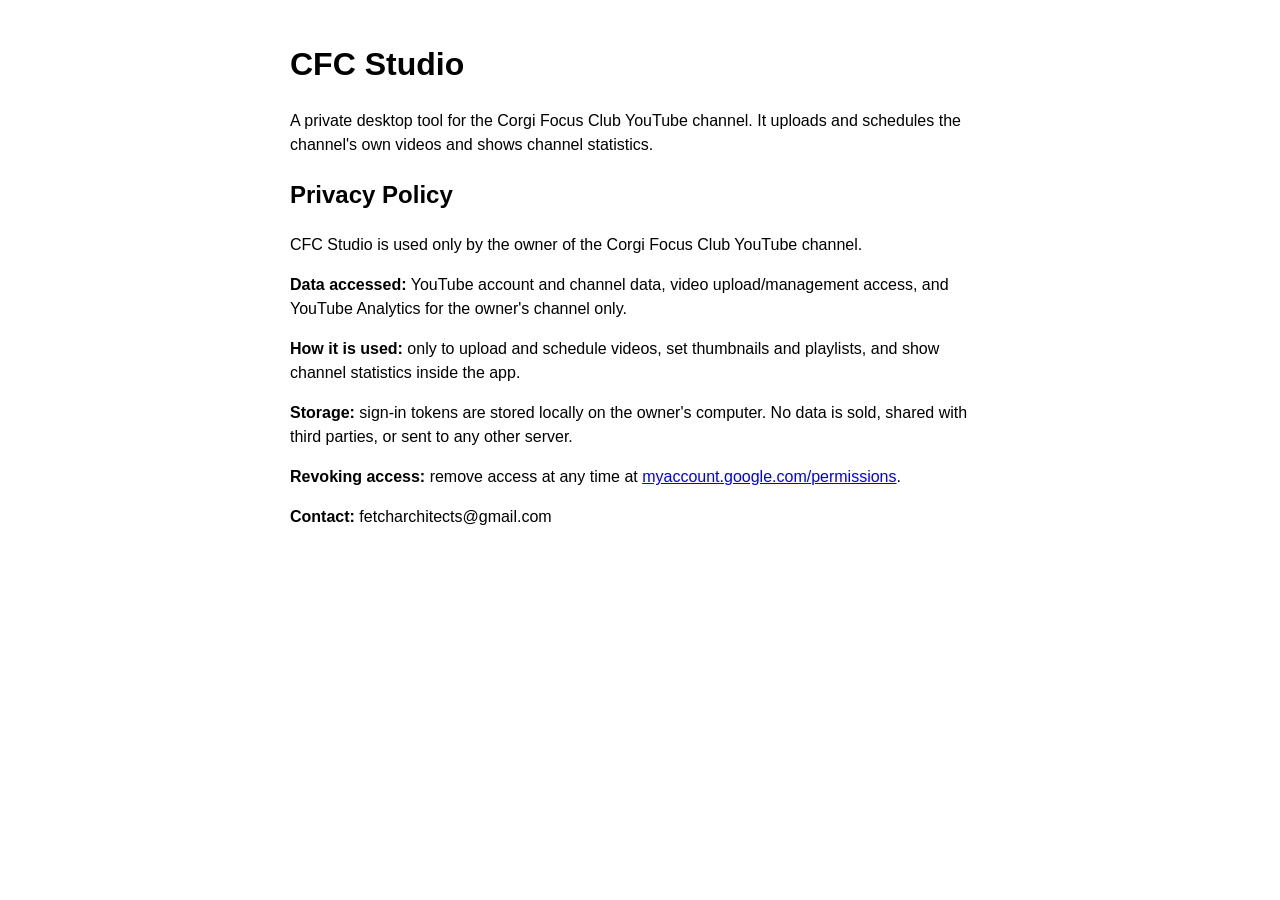
==== index.html @ a60e8e93 "Create index.html" ====
<!doctype html><meta charset="utf-8"><title>CFC Studio</title>
<body style="font-family:sans-serif;max-width:700px;margin:40px auto;padding:0 16px;line-height:1.5">
<h1>CFC Studio</h1>
<p>A private desktop tool for the Corgi Focus Club YouTube channel. It uploads and schedules the channel's own videos and shows channel statistics.</p>
<h2 id="privacy">Privacy Policy</h2>
<p>CFC Studio is used only by the owner of the Corgi Focus Club YouTube channel.</p>
<p><b>Data accessed:</b> YouTube account and channel data, video upload/management access, and YouTube Analytics for the owner's channel only.</p>
<p><b>How it is used:</b> only to upload and schedule videos, set thumbnails and playlists, and show channel statistics inside the app.</p>
<p><b>Storage:</b> sign-in tokens are stored locally on the owner's computer. No data is sold, shared with third parties, or sent to any other server.</p>
<p><b>Revoking access:</b> remove access at any time at <a href="https://myaccount.google.com/permissions">myaccount.google.com/permissions</a>.</p>
<p><b>Contact:</b> fetcharchitects@gmail.com</p>
</body>
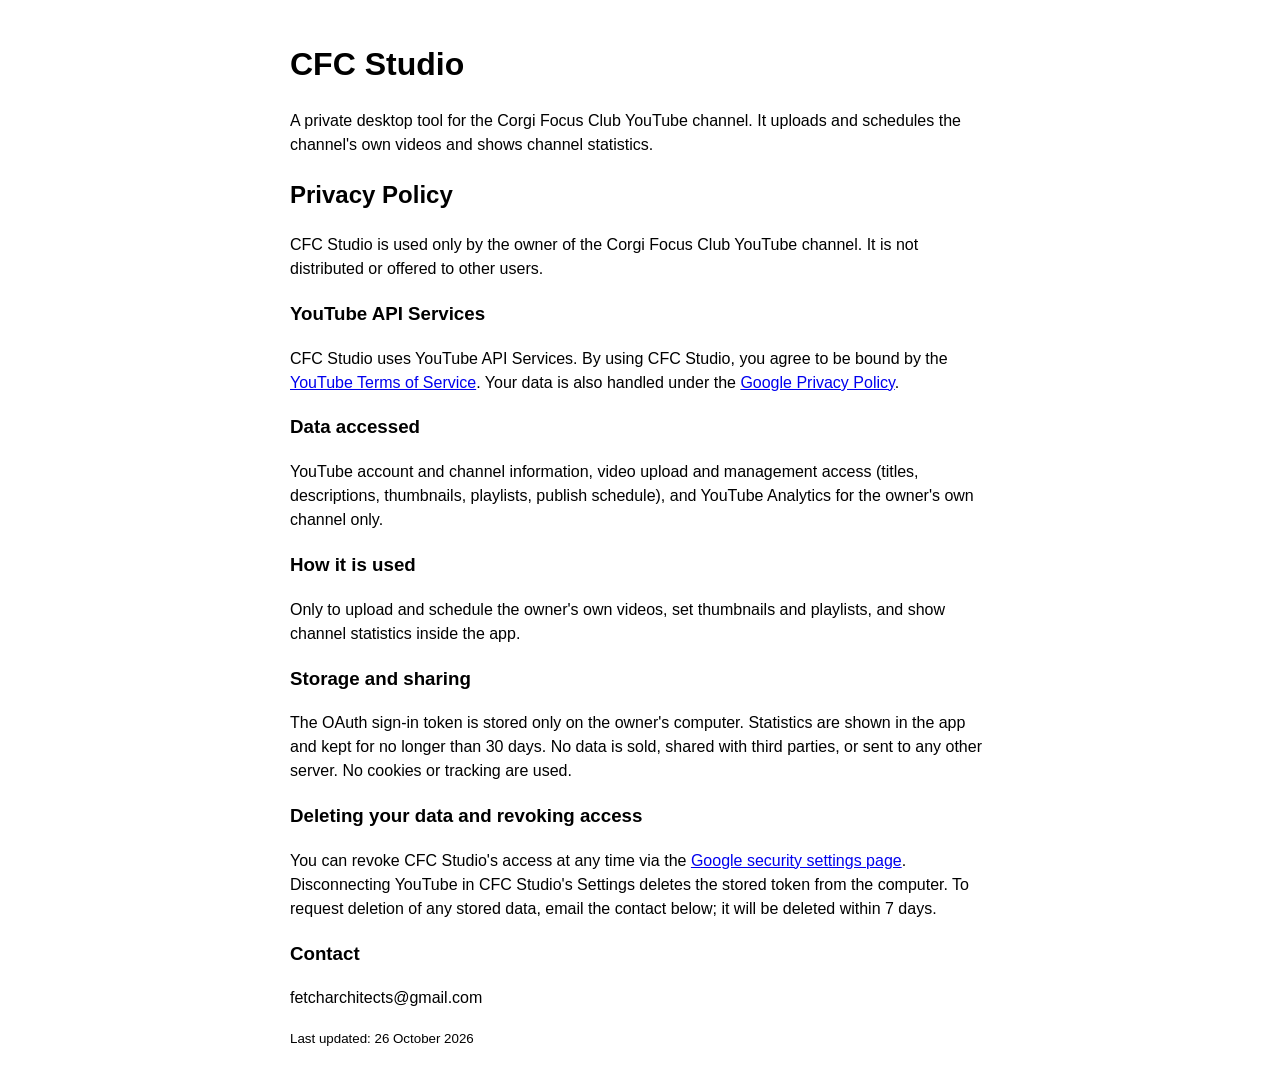
==== commit 17732c67: "Update index.html" ====
--- a/index.html
+++ b/index.html
@@ -2,11 +2,26 @@
 <body style="font-family:sans-serif;max-width:700px;margin:40px auto;padding:0 16px;line-height:1.5">
 <h1>CFC Studio</h1>
 <p>A private desktop tool for the Corgi Focus Club YouTube channel. It uploads and schedules the channel's own videos and shows channel statistics.</p>
+
 <h2 id="privacy">Privacy Policy</h2>
-<p>CFC Studio is used only by the owner of the Corgi Focus Club YouTube channel.</p>
-<p><b>Data accessed:</b> YouTube account and channel data, video upload/management access, and YouTube Analytics for the owner's channel only.</p>
-<p><b>How it is used:</b> only to upload and schedule videos, set thumbnails and playlists, and show channel statistics inside the app.</p>
-<p><b>Storage:</b> sign-in tokens are stored locally on the owner's computer. No data is sold, shared with third parties, or sent to any other server.</p>
-<p><b>Revoking access:</b> remove access at any time at <a href="https://myaccount.google.com/permissions">myaccount.google.com/permissions</a>.</p>
-<p><b>Contact:</b> fetcharchitects@gmail.com</p>
+<p>CFC Studio is used only by the owner of the Corgi Focus Club YouTube channel. It is not distributed or offered to other users.</p>
+
+<h3>YouTube API Services</h3>
+<p>CFC Studio uses YouTube API Services. By using CFC Studio, you agree to be bound by the <a href="https://www.youtube.com/t/terms">YouTube Terms of Service</a>. Your data is also handled under the <a href="https://policies.google.com/privacy">Google Privacy Policy</a>.</p>
+
+<h3>Data accessed</h3>
+<p>YouTube account and channel information, video upload and management access (titles, descriptions, thumbnails, playlists, publish schedule), and YouTube Analytics for the owner's own channel only.</p>
+
+<h3>How it is used</h3>
+<p>Only to upload and schedule the owner's own videos, set thumbnails and playlists, and show channel statistics inside the app.</p>
+
+<h3>Storage and sharing</h3>
+<p>The OAuth sign-in token is stored only on the owner's computer. Statistics are shown in the app and kept for no longer than 30 days. No data is sold, shared with third parties, or sent to any other server. No cookies or tracking are used.</p>
+
+<h3>Deleting your data and revoking access</h3>
+<p>You can revoke CFC Studio's access at any time via the <a href="https://security.google.com/settings/security/permissions">Google security settings page</a>. Disconnecting YouTube in CFC Studio's Settings deletes the stored token from the computer. To request deletion of any stored data, email the contact below; it will be deleted within 7 days.</p>
+
+<h3>Contact</h3>
+<p>fetcharchitects@gmail.com</p>
+<p><small>Last updated: 26 October 2026</small></p>
 </body>
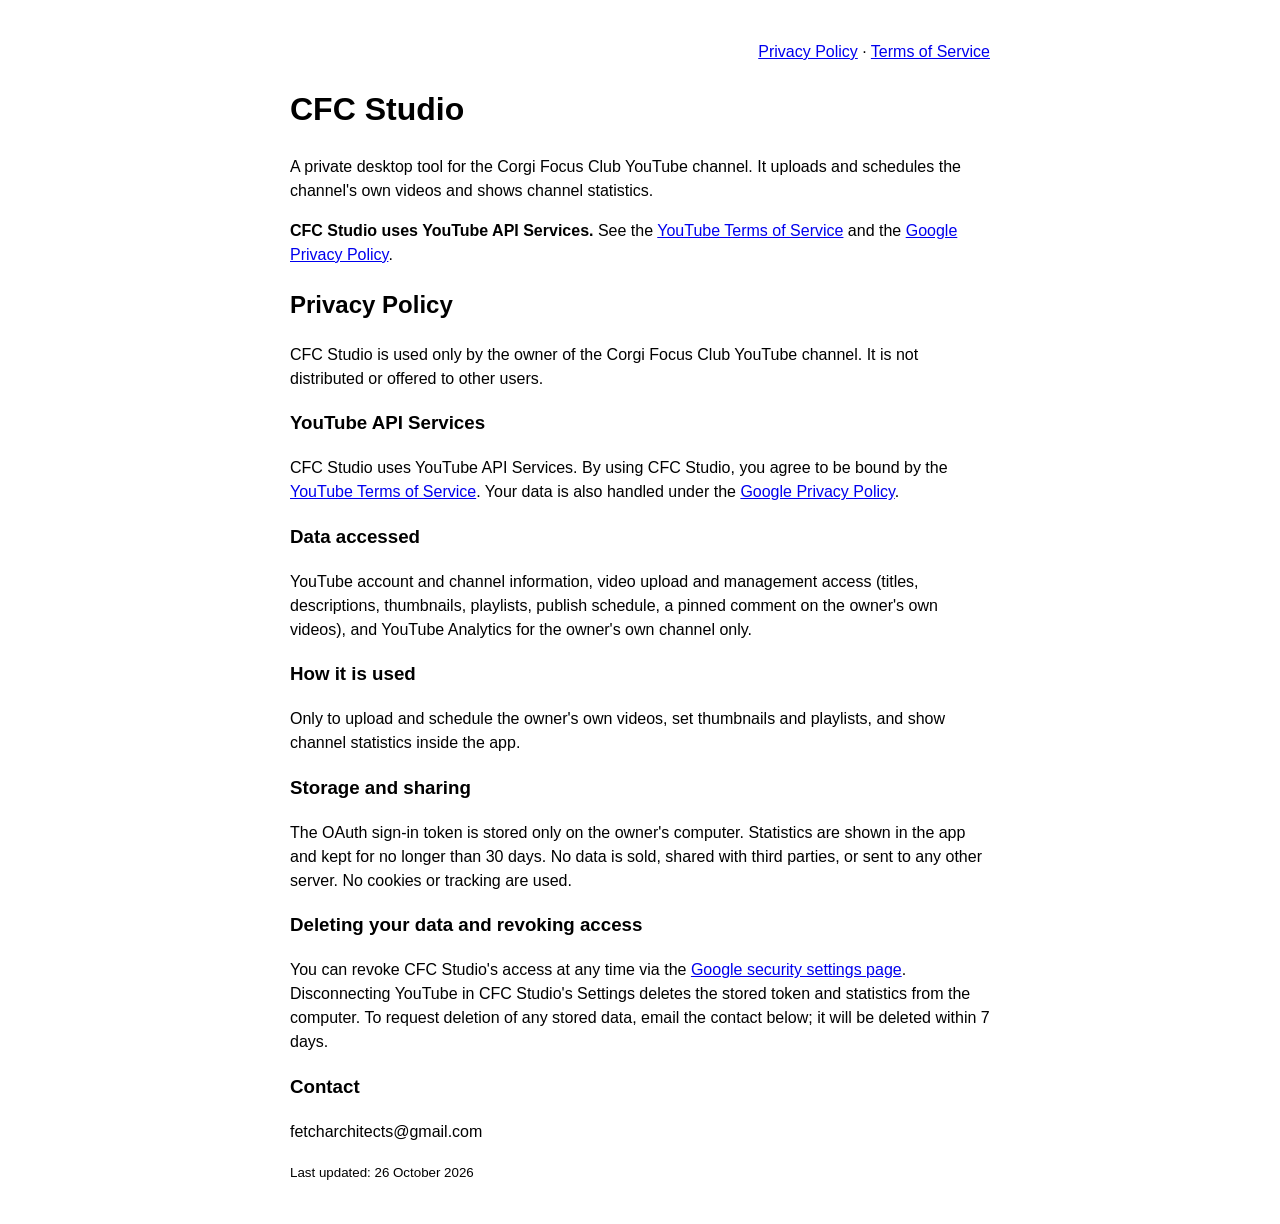
==== commit d2a53e7a: "Update index.html" ====
--- a/index.html
+++ b/index.html
@@ -1,26 +1,22 @@
 <!doctype html><meta charset="utf-8"><title>CFC Studio</title>
 <body style="font-family:sans-serif;max-width:700px;margin:40px auto;padding:0 16px;line-height:1.5">
+<p style="text-align:right"><a href="#privacy">Privacy Policy</a> · <a href="terms.html">Terms of Service</a></p>
 <h1>CFC Studio</h1>
 <p>A private desktop tool for the Corgi Focus Club YouTube channel. It uploads and schedules the channel's own videos and shows channel statistics.</p>
+<p><b>CFC Studio uses YouTube API Services.</b> See the <a href="https://www.youtube.com/t/terms">YouTube Terms of Service</a> and the <a href="https://policies.google.com/privacy">Google Privacy Policy</a>.</p>
 
 <h2 id="privacy">Privacy Policy</h2>
 <p>CFC Studio is used only by the owner of the Corgi Focus Club YouTube channel. It is not distributed or offered to other users.</p>
-
 <h3>YouTube API Services</h3>
 <p>CFC Studio uses YouTube API Services. By using CFC Studio, you agree to be bound by the <a href="https://www.youtube.com/t/terms">YouTube Terms of Service</a>. Your data is also handled under the <a href="https://policies.google.com/privacy">Google Privacy Policy</a>.</p>
-
 <h3>Data accessed</h3>
-<p>YouTube account and channel information, video upload and management access (titles, descriptions, thumbnails, playlists, publish schedule), and YouTube Analytics for the owner's own channel only.</p>
-
+<p>YouTube account and channel information, video upload and management access (titles, descriptions, thumbnails, playlists, publish schedule, a pinned comment on the owner's own videos), and YouTube Analytics for the owner's own channel only.</p>
 <h3>How it is used</h3>
 <p>Only to upload and schedule the owner's own videos, set thumbnails and playlists, and show channel statistics inside the app.</p>
-
 <h3>Storage and sharing</h3>
 <p>The OAuth sign-in token is stored only on the owner's computer. Statistics are shown in the app and kept for no longer than 30 days. No data is sold, shared with third parties, or sent to any other server. No cookies or tracking are used.</p>
-
 <h3>Deleting your data and revoking access</h3>
-<p>You can revoke CFC Studio's access at any time via the <a href="https://security.google.com/settings/security/permissions">Google security settings page</a>. Disconnecting YouTube in CFC Studio's Settings deletes the stored token from the computer. To request deletion of any stored data, email the contact below; it will be deleted within 7 days.</p>
-
+<p>You can revoke CFC Studio's access at any time via the <a href="https://security.google.com/settings/security/permissions">Google security settings page</a>. Disconnecting YouTube in CFC Studio's Settings deletes the stored token and statistics from the computer. To request deletion of any stored data, email the contact below; it will be deleted within 7 days.</p>
 <h3>Contact</h3>
 <p>fetcharchitects@gmail.com</p>
 <p><small>Last updated: 26 October 2026</small></p>
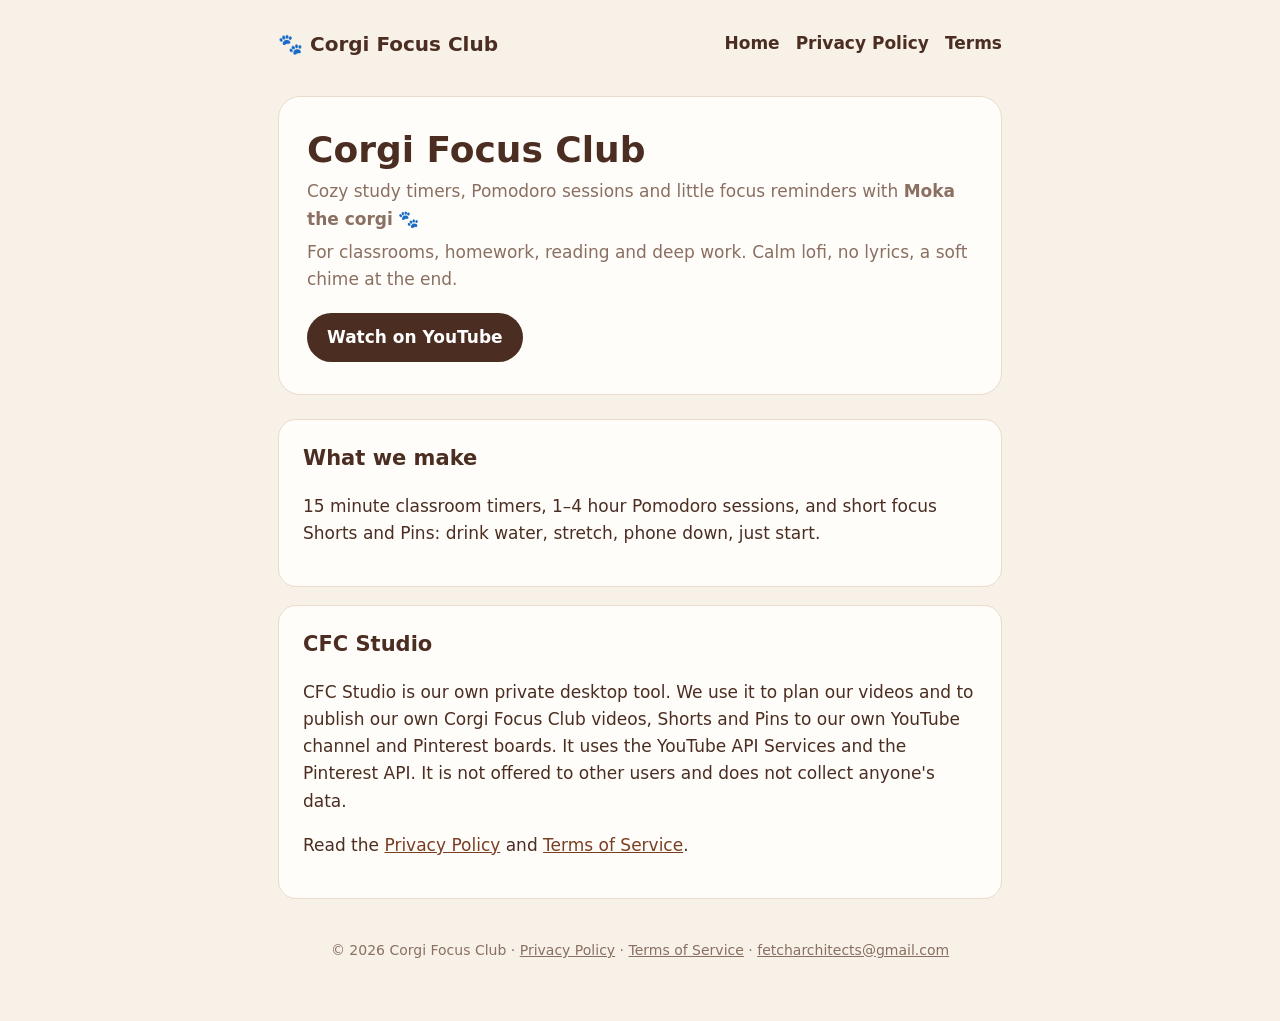
==== commit 0dc8a741: "Add files via upload" ====
--- a/index.html
+++ b/index.html
@@ -1,23 +1,15 @@
-<!doctype html><meta charset="utf-8"><title>CFC Studio</title>
-<body style="font-family:sans-serif;max-width:700px;margin:40px auto;padding:0 16px;line-height:1.5">
-<p style="text-align:right"><a href="#privacy">Privacy Policy</a> · <a href="terms.html">Terms of Service</a></p>
-<h1>CFC Studio</h1>
-<p>A private desktop tool for the Corgi Focus Club YouTube channel. It uploads and schedules the channel's own videos and shows channel statistics.</p>
-<p><b>CFC Studio uses YouTube API Services.</b> See the <a href="https://www.youtube.com/t/terms">YouTube Terms of Service</a> and the <a href="https://policies.google.com/privacy">Google Privacy Policy</a>.</p>
-
-<h2 id="privacy">Privacy Policy</h2>
-<p>CFC Studio is used only by the owner of the Corgi Focus Club YouTube channel. It is not distributed or offered to other users.</p>
-<h3>YouTube API Services</h3>
-<p>CFC Studio uses YouTube API Services. By using CFC Studio, you agree to be bound by the <a href="https://www.youtube.com/t/terms">YouTube Terms of Service</a>. Your data is also handled under the <a href="https://policies.google.com/privacy">Google Privacy Policy</a>.</p>
-<h3>Data accessed</h3>
-<p>YouTube account and channel information, video upload and management access (titles, descriptions, thumbnails, playlists, publish schedule, a pinned comment on the owner's own videos), and YouTube Analytics for the owner's own channel only.</p>
-<h3>How it is used</h3>
-<p>Only to upload and schedule the owner's own videos, set thumbnails and playlists, and show channel statistics inside the app.</p>
-<h3>Storage and sharing</h3>
-<p>The OAuth sign-in token is stored only on the owner's computer. Statistics are shown in the app and kept for no longer than 30 days. No data is sold, shared with third parties, or sent to any other server. No cookies or tracking are used.</p>
-<h3>Deleting your data and revoking access</h3>
-<p>You can revoke CFC Studio's access at any time via the <a href="https://security.google.com/settings/security/permissions">Google security settings page</a>. Disconnecting YouTube in CFC Studio's Settings deletes the stored token and statistics from the computer. To request deletion of any stored data, email the contact below; it will be deleted within 7 days.</p>
-<h3>Contact</h3>
-<p>fetcharchitects@gmail.com</p>
-<p><small>Last updated: 26 October 2026</small></p>
-</body>
+<!doctype html><html lang="en"><head><meta charset="utf-8"><meta name="viewport" content="width=device-width, initial-scale=1"><link rel="stylesheet" href="/style.css"><title>Corgi Focus Club · Cozy corgi study timers</title><meta name="description" content="Corgi Focus Club makes cozy study timers, Pomodoro sessions and focus Shorts with Moka the corgi."></head><body><div class="wrap">
+<nav><a class="brand" href="/">🐾 Corgi Focus Club</a><div class="links"><a href="/">Home</a><a href="/privacy.html">Privacy Policy</a><a href="/terms.html">Terms</a></div></nav>
+<section class="hero">
+<h1>Corgi Focus Club</h1>
+<p>Cozy study timers, Pomodoro sessions and little focus reminders with <b>Moka the corgi</b> 🐾</p>
+<p>For classrooms, homework, reading and deep work. Calm lofi, no lyrics, a soft chime at the end.</p>
+<a class="btn" href="https://www.youtube.com/@CorgiFocusClub">Watch on YouTube</a>
+</section>
+<section class="card"><h2>What we make</h2>
+<p>15 minute classroom timers, 1–4 hour Pomodoro sessions, and short focus Shorts and Pins: drink water, stretch, phone down, just start.</p></section>
+<section class="card"><h2>CFC Studio</h2>
+<p>CFC Studio is our own private desktop tool. We use it to plan our videos and to publish our own Corgi Focus Club videos, Shorts and Pins to our own YouTube channel and Pinterest boards. It uses the YouTube API Services and the Pinterest API. It is not offered to other users and does not collect anyone's data.</p>
+<p>Read the <a href="/privacy.html">Privacy Policy</a> and <a href="/terms.html">Terms of Service</a>.</p></section>
+<footer>© 2026 Corgi Focus Club · <a href="/privacy.html">Privacy Policy</a> · <a href="/terms.html">Terms of Service</a> · <a href="mailto:fetcharchitects@gmail.com">fetcharchitects@gmail.com</a></footer>
+</div></body></html>
--- a/style.css
+++ b/style.css
@@ -0,0 +1,19 @@
+:root{--cream:#F8F1E8;--paper:#FFFDF9;--ink:#4B2D22;--mute:#8A6F62;--peach:#F6D9C4;--tan:#D9A37E}
+*{box-sizing:border-box}
+body{margin:0;background:var(--cream);color:var(--ink);font:17px/1.6 system-ui,-apple-system,"Segoe UI",sans-serif}
+.wrap{max-width:760px;margin:0 auto;padding:28px 18px 60px}
+nav{display:flex;justify-content:space-between;align-items:center;gap:12px;flex-wrap:wrap;margin-bottom:36px}
+nav .brand{font-weight:800;font-size:20px;color:var(--ink);text-decoration:none}
+nav .links a{color:var(--ink);margin-left:16px;font-weight:600;text-decoration:none}
+nav .links a:hover{text-decoration:underline}
+.hero{background:var(--paper);border:1px solid #EADBCB;border-radius:22px;padding:32px 28px;margin-bottom:24px}
+.hero h1{margin:0 0 8px;font-size:36px;line-height:1.15}
+.hero p{margin:6px 0;color:var(--mute)}
+.btn{display:inline-block;margin-top:14px;background:var(--ink);color:#fff;padding:11px 20px;border-radius:999px;font-weight:700;text-decoration:none}
+.card{background:var(--paper);border:1px solid #EADBCB;border-radius:18px;padding:22px 24px;margin-bottom:18px}
+.card h2{margin:0 0 6px;font-size:21px}
+h1.page{font-size:32px;margin:0 0 6px}
+h3{margin:26px 0 4px;font-size:18px}
+a{color:#7A3E22}
+footer{margin-top:40px;font-size:14px;color:var(--mute);text-align:center}
+footer a{color:var(--mute)}
